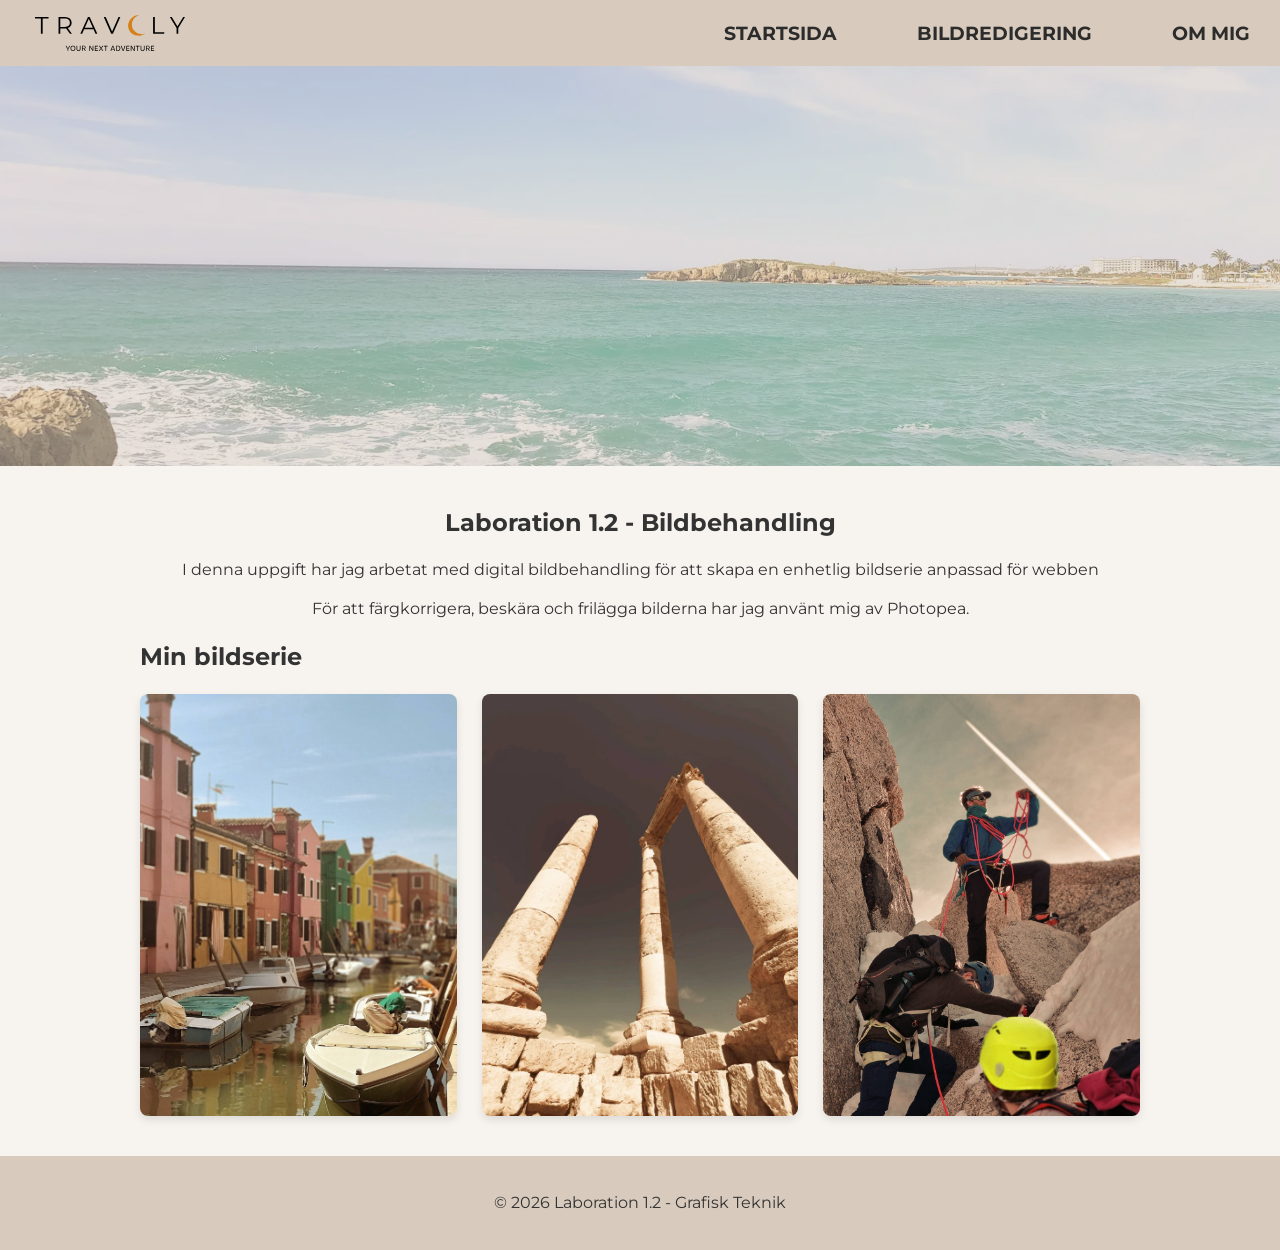
==== index.html @ 767019e6 "Bytt ut headerbilden till picture tagg med fallback" ====
<!doctype html>
<html lang="sv">
  <head>
    <meta charset="UTF-8" />
    <meta name="viewport" content="width=device-width, initial-scale=1.0" />
    <title>Startsida</title>

    <!-- Favicon för webbläsarfliken -->
    <link rel="icon" href="images/favicon.ico" />
    <link rel="icon" href="images/favicon.png" />

    <!-- Länk till CSS -->
    <link rel="stylesheet" href="style.css" />
  </head>
  <body>
    <!-- Sidhuvud med logotyp, navigering och hero-bild -->
    <header>
      <div class="top-bar">
        <img src="images/logo.svg" alt="Webbplatsens logotyp" class="logo" />
        <nav>
          <ul>
            <li><a href="index.html">Startsida</a></li>
            <li><a href="redigering.html">Bildredigering</a></li>
            <li><a href="om-mig.html">Om mig</a></li>
          </ul>
        </nav>
      </div>

      <picture>
        <source srcset="images/header.webp" type="image/webp" />
        <img
          src="images/header.jpg"
          alt="Turkost hav, klippor och hotell i fjärran"
          class="hero"
          width="1920"
          height="1080"
        />
      </picture>
    </header>

    <!-- Sidans huvudinnehåll -->
    <main>
      <!--1. Uppgiftsbeskrivningn och programvara-->
      <section class="intro text-center">
        <h1>Laboration 1.2 - Bildbehandling</h1>
        <p>
          I denna uppgift har jag arbetat med digital bildbehandling för att
          skapa en enhetlig bildserie anpassad för webben
        </p>
        <p>
          För att färgkorrigera, beskära och frilägga bilderna har jag använt
          mig av Photopea.
        </p>
      </section>

      <!--2. Bildserien-->
      <section class="image-gallery">
        <h2>Min bildserie</h2>

        <!--Behållare flexbox/grid-->
        <div class="gallery-container">
          <img
            src="images/bildserie001.jpg"
            alt="[Färgglada hus längs en kanal med båtar]"
          />
          <img
            src="images/bildserie002.jpg"
            alt="[Bild tagen underifrån på gamla ruiner]"
          />
          <img
            src="images/bildserie003.jpg"
            alt="[En grupp bergsklättrare påväg uppåt]"
          />
        </div>
      </section>
    </main>

    <!-- Sidfot -->
    <footer>
      <p>&copy; 2026 Laboration 1.2 - Grafisk Teknik</p>
    </footer>
  </body>
</html>
---- style.css ----
/*1. GRUNDINSTÄLLNINGAR*/

@import url("https://fonts.googleapis.com/css2?family=Montserrat:wght@400;700&display=swap");

.text-center {
  text-align: center;
}

body {
  font-family: "Montserrat", sans-serif;
  margin: 0;
  padding: 0;
  background-color: #f7f4ef;
  color: #333333;
  line-height: 1.4;
}

/* Se till att inga bilder går utanför */
img {
  max-width: 100%;
  height: auto;
  display: block;
}

/* Begränsa maxbredden på sidans innehåll*/
main {
  max-width: 1000px;
  margin: 40px auto;
  padding: 0 20px;
}

/*2. SIDHUVUD & HERO-BILD*/

header {
  background-color: #d8cbbd;
}

/* Logotypen */
.logo {
  width: 150px;
  padding: 15px;
}

/* Hero/Header bild */
.hero {
  width: 100%;
  max-height: 400px;
  object-fit: cover;
  opacity: 0.45;
}

/*3. NAVIGERINGSMENY*/
nav {
  background-color: #d8cbbd;
}

nav ul {
  list-style: none;
  margin: 0;
  padding: 0;
  background-color: #d8cbbd;
  display: flex;
  justify-content: center;
  gap: 15px;
  flex-wrap: wrap;
}

nav li {
}

nav a {
  display: block;
  color: #2c2c2c;
  text-decoration: none;
  padding: 18px 10px;
  font-weight: bold;
  font-size: 1.2rem;
  text-transform: uppercase;
  transition: color 0.3s ease;
}

nav a:hover {
  color: #8c7a6b;
}

/*4. LAYOUT & BILDSERIE*/

/*Startsidans Bildserie (grid) */
.gallery-container {
  display: grid;
  grid-template-columns: repeat(auto-fit, minmax(280px, 1fr));
  gap: 25px;
  margin-top: 20px;
}

.gallery-container img {
  border-radius: 8px;
  box-shadow: 0 4px 8px rgba(0, 0, 0, 0.1);
  aspect-ratio: 3 / 4; /* Så den liggande bilden får stående format som övriga */
  object-fit: cover;
  width: 100%;
}

/* Bildjämförelsesidan (Original bredvid Redigerad) */
.image-comparison {
  background: white;
  padding: 20px;
  margin-bottom: 30px;
  border-radius: 8px;
  box-shadow: 0 2px 5px rgba(0, 0, 0, 0.05);
}

.comparison-container {
  display: flex;
  gap: 20px;
  flex-wrap: wrap; /* Gör att de hamnar under varandra på mobil */
}

.image-box {
  flex: 1;
  min-width: 250px;
}

/* "Om mig"-sidan (Bild under text) */
.about-content {
  display: flex;
  flex-direction: column; /* Bild och text hamnar under varandra på mobil */
  gap: 30px;
  align-items: center;
  padding: 30px;
  border-radius: 8px;
}

.profile-pic {
  width: 300px;
  object-fit: cover;
}

.about-text {
  flex: 1;
  min-width: 250px;
  text-align: center;
}

/* SIDFOT */
footer {
  text-align: center;
  padding: 20px;
  background-color: #d8cbbd;
  color: #333333;
  margin-top: 40px;
}

/* Större Skärmar */

@media (min-width: 768px) {
  .top-bar {
    display: flex;
    justify-content: space-between;
    align-items: center;
    padding: 0 20px;
  }

  nav ul {
    gap: 60px; /* Stort avstånd mellan länkarna på dator */
  }

  .about-content {
    flex-direction: row-reverse; /* Bild till höger, text till vänster på dator */
    justify-content: center;
    align-items: flex-start; /* Gör att texten hamnar i linje med toppen av bilden */
  }

  .about-text {
    text-align: left; /* Vänsterjusterad text på dator */
  }
}
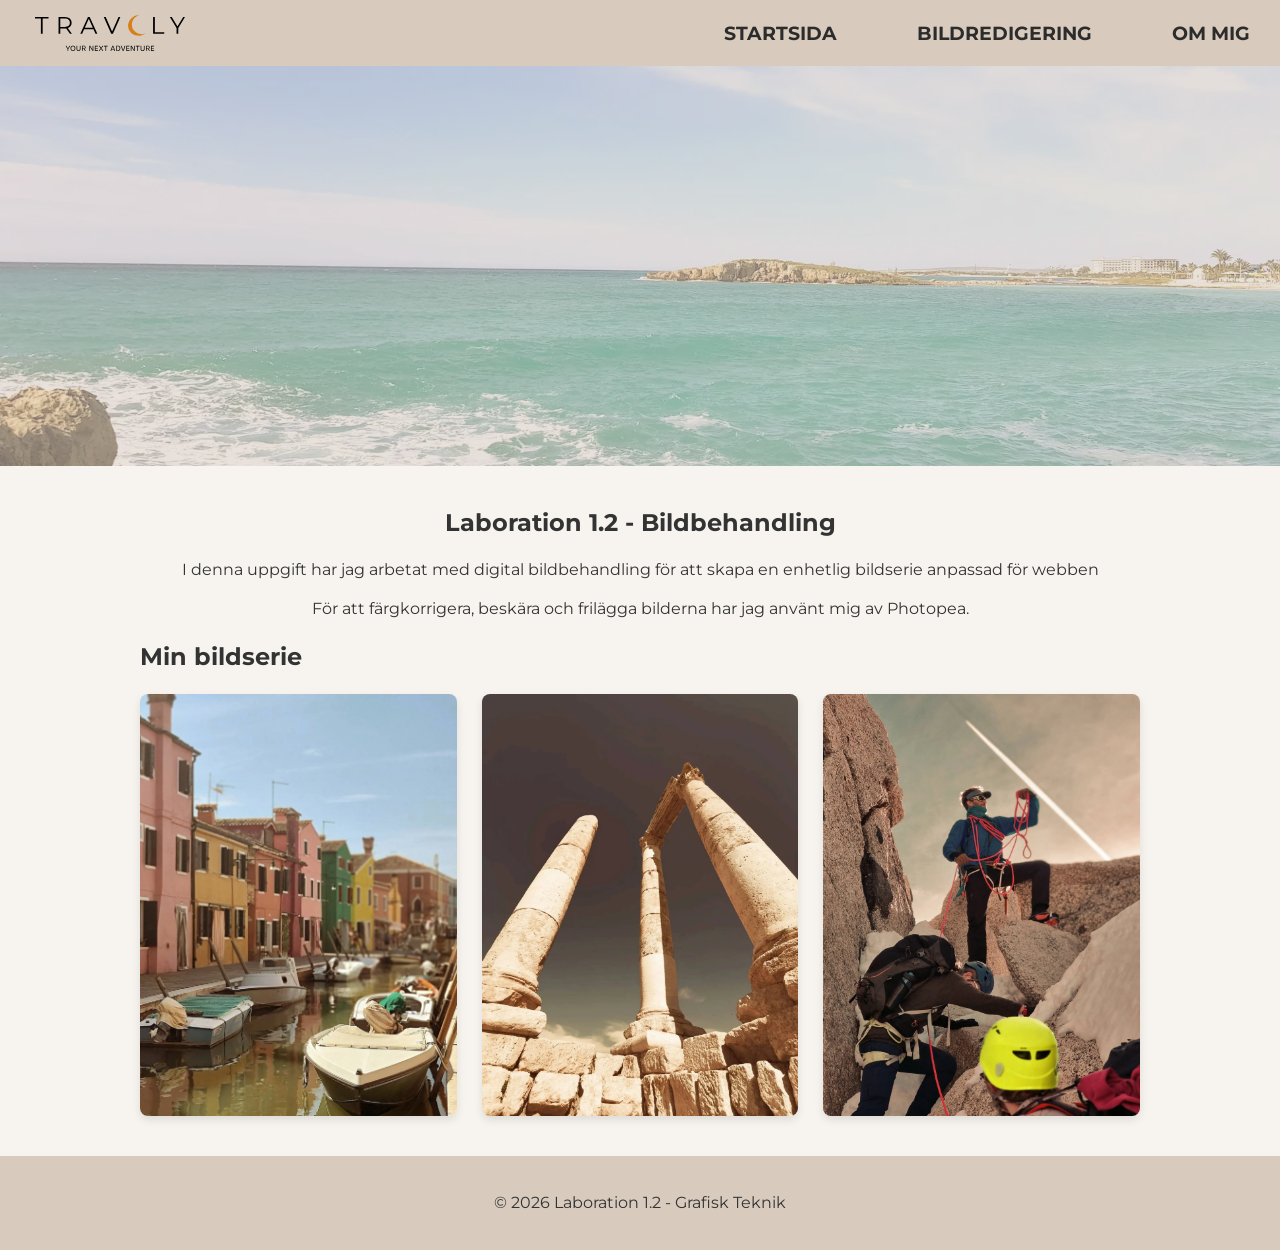
==== commit e075f345: "Lagt till picture elementet på startsidans tre bilder" ====
--- a/index.html
+++ b/index.html
@@ -59,18 +59,38 @@
 
         <!--Behållare flexbox/grid-->
         <div class="gallery-container">
-          <img
-            src="images/bildserie001.jpg"
-            alt="[Färgglada hus längs en kanal med båtar]"
-          />
-          <img
-            src="images/bildserie002.jpg"
-            alt="[Bild tagen underifrån på gamla ruiner]"
-          />
-          <img
-            src="images/bildserie003.jpg"
-            alt="[En grupp bergsklättrare påväg uppåt]"
-          />
+          <picture>
+            <source srcset="images/bildserie001.webp" type="image/webp" />
+            <img
+              src="images/bildserie001.jpg"
+              alt="[Färgglada hus längs en kanal med båtar]"
+              width="1920"
+              height="1779"
+              loading="lazy"
+            />
+          </picture>
+
+          <picture>
+            <source srcset="images/bildserie002.webp" type="image/webp" />
+            <img
+              src="images/bildserie001.jpg"
+              alt="[Bild tagen underifrån på gamla ruiner]"
+              width="1920"
+              height="2560"
+              loading="lazy"
+            />
+          </picture>
+
+          <picture>
+            <source srcset="images/bildserie003.webp" type="image/webp" />
+            <img
+              src="images/bildserie001.jpg"
+              alt="[En grupp bergsklättrare påväg uppåt]"
+              width="1920"
+              height="2596"
+              loading="lazy"
+            />
+          </picture>
         </div>
       </section>
     </main>
